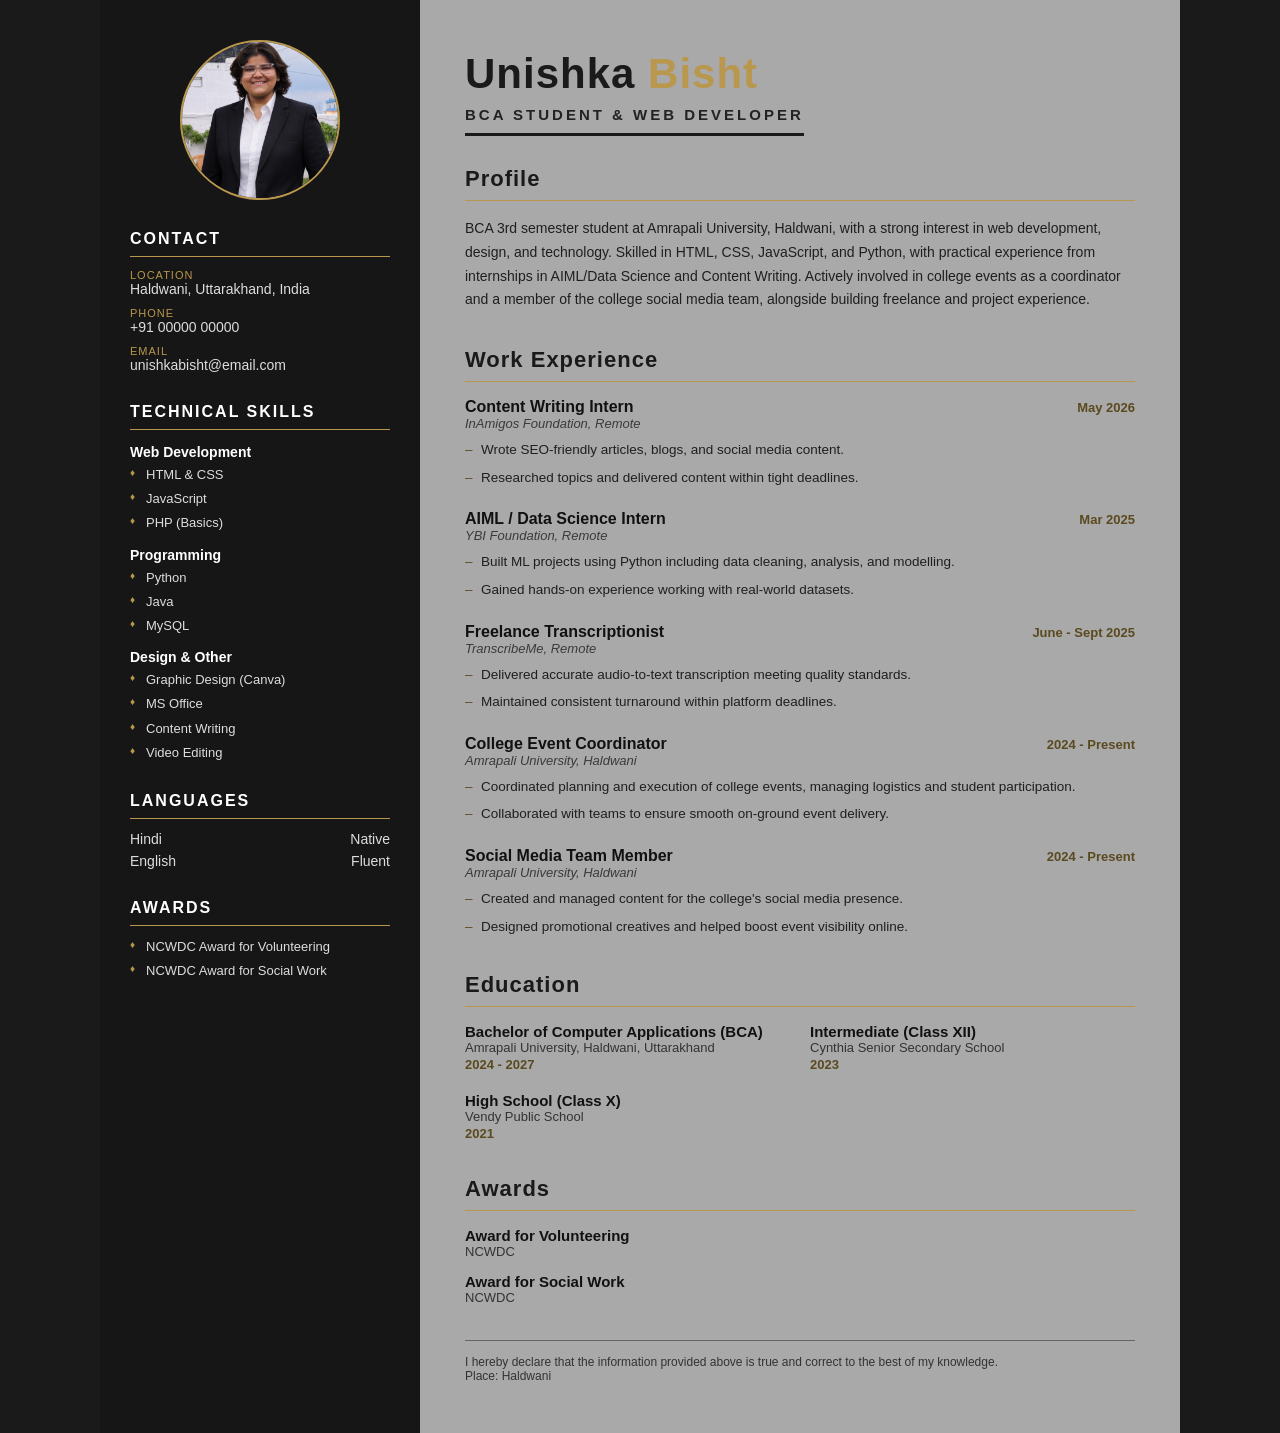
==== revamp/resume.html @ 5261df3c "add revamp project" ====
<!DOCTYPE html>
<html lang="en">

<head>
  <meta charset="UTF-8">
  <meta name="viewport" content="width=device-width, initial-scale=1.0">
  <title>Unishka Bisht | Resume</title>
  <link rel="stylesheet" href="style.css">
</head>

<body>

  <div class="resume">

    <aside class="sidebar">
      <figure class="profile-pic">
        <img src="profile.jpg" alt="Unishka Bisht" class="profile-img">
      </figure>

      <section class="sidebar-section">
        <h2 class="sidebar-title">Contact</h2>
        <dl class="contact-list">
          <dt class="label">Location</dt>
          <dd>Haldwani, Uttarakhand, India</dd>
          <dt class="label">Phone</dt>
          <dd>+91 00000 00000</dd>
          <dt class="label">Email</dt>
          <dd>unishkabisht@email.com</dd>
        </dl>
      </section>

      <section class="sidebar-section">
        <h2 class="sidebar-title">Technical Skills</h2>

        <h4 class="skill-group">Web Development</h4>
        <ul class="skill-list">
          <li>HTML &amp; CSS</li>
          <li>JavaScript</li>
          <li>PHP (Basics)</li>
        </ul>

        <h4 class="skill-group">Programming</h4>
        <ul class="skill-list">
          <li>Python</li>
          <li>Java</li>
          <li>MySQL</li>
        </ul>

        <h4 class="skill-group">Design &amp; Other</h4>
        <ul class="skill-list">
          <li>Graphic Design (Canva)</li>
          <li>MS Office</li>
          <li>Content Writing</li>
          <li>Video Editing</li>
        </ul>
      </section>

      <section class="sidebar-section">
        <h2 class="sidebar-title">Languages</h2>
        <p class="lang-item"><span>Hindi</span><span>Native</span></p>
        <p class="lang-item"><span>English</span><span>Fluent</span></p>
      </section>

      <section class="sidebar-section">
        <h2 class="sidebar-title">Awards</h2>
        <ul class="skill-list">
          <li>NCWDC Award for Volunteering</li>
          <li>NCWDC Award for Social Work</li>
        </ul>
      </section>
    </aside>

    <main class="content">
      <header class="content-header">
        <h1 class="name">Unishka <span class="accent">Bisht</span></h1>
        <h3 class="role">BCA Student &amp; Web Developer</h3>
      </header>

      <section class="content-section">
        <h2 class="section-title">Profile</h2>
        <p class="profile-text">BCA 3rd semester student at Amrapali University, Haldwani, with a strong interest in web
          development, design, and technology. Skilled in HTML, CSS, JavaScript, and Python, with practical experience
          from internships in AIML/Data Science and Content Writing. Actively involved in college events as a
          coordinator and a member of the college social media team, alongside building freelance and project
          experience.</p>
      </section>

      <section class="content-section">
        <h2 class="section-title">Work Experience</h2>

        <article class="job">
          <div class="job-header">
            <h3 class="job-title">Content Writing Intern</h3>
            <span class="job-date">May 2026</span>
          </div>
          <p class="job-company">InAmigos Foundation, Remote</p>
          <ul class="job-points">
            <li>Wrote SEO-friendly articles, blogs, and social media content.</li>
            <li>Researched topics and delivered content within tight deadlines.</li>
          </ul>
        </article>

        <article class="job">
          <div class="job-header">
            <h3 class="job-title">AIML / Data Science Intern</h3>
            <span class="job-date">Mar 2025</span>
          </div>
          <p class="job-company">YBI Foundation, Remote</p>
          <ul class="job-points">
            <li>Built ML projects using Python including data cleaning, analysis, and modelling.</li>
            <li>Gained hands-on experience working with real-world datasets.</li>
          </ul>
        </article>

        <article class="job">
          <div class="job-header">
            <h3 class="job-title">Freelance Transcriptionist</h3>
            <span class="job-date">June - Sept 2025</span>
          </div>
          <p class="job-company">TranscribeMe, Remote</p>
          <ul class="job-points">
            <li>Delivered accurate audio-to-text transcription meeting quality standards.</li>
            <li>Maintained consistent turnaround within platform deadlines.</li>
          </ul>
        </article>

        <article class="job">
          <div class="job-header">
            <h3 class="job-title">College Event Coordinator</h3>
            <span class="job-date">2024 - Present</span>
          </div>
          <p class="job-company">Amrapali University, Haldwani</p>
          <ul class="job-points">
            <li>Coordinated planning and execution of college events, managing logistics and student participation.</li>
            <li>Collaborated with teams to ensure smooth on-ground event delivery.</li>
          </ul>
        </article>

        <article class="job">
          <div class="job-header">
            <h3 class="job-title">Social Media Team Member</h3>
            <span class="job-date">2024 - Present</span>
          </div>
          <p class="job-company">Amrapali University, Haldwani</p>
          <ul class="job-points">
            <li>Created and managed content for the college's social media presence.</li>
            <li>Designed promotional creatives and helped boost event visibility online.</li>
          </ul>
        </article>
      </section>

      <section class="content-section">
        <h2 class="section-title">Education</h2>
        <div class="edu-grid">
          <article class="edu-item">
            <h3 class="edu-title">Bachelor of Computer Applications (BCA)</h3>
            <p class="edu-school">Amrapali University, Haldwani, Uttarakhand</p>
            <p class="edu-date">2024 - 2027</p>
          </article>
          <article class="edu-item">
            <h3 class="edu-title">Intermediate (Class XII)</h3>
            <p class="edu-school">Cynthia Senior Secondary School</p>
            <p class="edu-date">2023</p>
          </article>
          <article class="edu-item">
            <h3 class="edu-title">High School (Class X)</h3>
            <p class="edu-school">Vendy Public School</p>
            <p class="edu-date">2021</p>
          </article>
        </div>
      </section>

      <section class="content-section">
        <h2 class="section-title">Awards</h2>
        <article class="award-item">
          <h3 class="award-title">Award for Volunteering</h3>
          <p class="award-org">NCWDC</p>
        </article>
        <article class="award-item">
          <h3 class="award-title">Award for Social Work</h3>
          <p class="award-org">NCWDC</p>
        </article>
      </section>

      <footer class="declaration">
        <p>I hereby declare that the information provided above is true and correct to the best of my knowledge.</p>
        <p>Place: Haldwani</p>
      </footer>
    </main>

  </div>

</body>

</html>
---- revamp/style.css ----
* {
  margin: 0;
  padding: 0;
  box-sizing: border-box;
}

body {
  font-family: 'Segoe UI', Arial, sans-serif;
  background: #1a1a1a;
  color: #333;
}

.resume {
  display: grid;
  grid-template-columns: 320px 1fr;
  max-width: 1080px;
  margin: 0 auto;
  min-height: 100vh;
}

/* ---------- SIDEBAR ---------- */
.sidebar {
  background: #161616;
  color: #ddd;
  padding: 40px 30px;
}

.profile-pic {
  width: 160px;
  height: 160px;
  margin: 0 auto 30px;
  border: 2px solid #b9974c;
  border-radius: 50%;
  overflow: hidden;
}

.profile-img {
  width: 100%;
  height: 100%;
  object-fit: cover;
}

.sidebar-section {
  margin-bottom: 30px;
}

.sidebar-title {
  font-size: 16px;
  letter-spacing: 2px;
  text-transform: uppercase;
  color: #fff;
  border-bottom: 1px solid #b9974c;
  padding-bottom: 8px;
  margin-bottom: 12px;
}

.contact-list .label {
  font-size: 11px;
  letter-spacing: 1px;
  color: #b9974c;
  text-transform: uppercase;
  margin-top: 10px;
}

.contact-list dd {
  font-size: 14px;
  margin-bottom: 4px;
}

.skill-group {
  font-size: 14px;
  color: #fff;
  margin: 14px 0 6px;
}

.skill-list {
  list-style: none;
}

.skill-list li {
  font-size: 13px;
  padding-left: 16px;
  position: relative;
  margin-bottom: 6px;
  line-height: 1.4;
}

.skill-list li::before {
  content: "♦";
  color: #b9974c;
  position: absolute;
  left: 0;
  font-size: 10px;
}

.lang-item {
  display: flex;
  justify-content: space-between;
  font-size: 14px;
  margin-bottom: 6px;
}

/* ---------- CONTENT ---------- */
.content {
  background: #a9a9a9;
  padding: 50px 45px;
}

.content-header {
  margin-bottom: 30px;
}

.name {
  font-size: 42px;
  font-weight: 800;
  letter-spacing: 1px;
  color: #1a1a1a;
}

.name .accent {
  color: #b9974c;
}

.role {
  font-size: 15px;
  letter-spacing: 3px;
  text-transform: uppercase;
  color: #222;
  margin-top: 8px;
  padding-bottom: 10px;
  border-bottom: 3px solid #1a1a1a;
  display: inline-block;
}

.content-section {
  margin-bottom: 35px;
}

.section-title {
  font-size: 22px;
  letter-spacing: 1px;
  color: #1a1a1a;
  border-bottom: 1px solid #b9974c;
  padding-bottom: 8px;
  margin-bottom: 16px;
}

.profile-text {
  font-size: 14px;
  line-height: 1.7;
  color: #1f1f1f;
}

.job {
  margin-bottom: 22px;
}

.job-header {
  display: flex;
  justify-content: space-between;
  align-items: baseline;
}

.job-title {
  font-size: 16px;
  color: #111;
}

.job-date {
  font-size: 13px;
  font-weight: 700;
  color: #5a4a1f;
}

.job-company {
  font-size: 13px;
  color: #3a3a3a;
  margin-bottom: 8px;
  font-style: italic;
}

.job-points {
  list-style: none;
}

.job-points li {
  font-size: 13.5px;
  line-height: 1.6;
  padding-left: 16px;
  position: relative;
  margin-bottom: 6px;
  color: #1f1f1f;
}

.job-points li::before {
  content: "–";
  position: absolute;
  left: 0;
  color: #5a4a1f;
}

.edu-grid {
  display: grid;
  grid-template-columns: 1fr 1fr;
  gap: 20px;
}

.edu-title,
.award-title {
  font-size: 15px;
  color: #111;
}

.edu-school,
.award-org {
  font-size: 13px;
  color: #333;
}

.edu-date {
  font-size: 13px;
  font-weight: 700;
  color: #5a4a1f;
  margin-top: 2px;
}

.award-item {
  margin-bottom: 14px;
}

.declaration {
  border-top: 1px solid #666;
  padding-top: 14px;
  font-size: 12px;
  color: #333;
}

@media (max-width: 768px) {
  .resume {
    grid-template-columns: 1fr;
  }

  .edu-grid {
    grid-template-columns: 1fr;
  }
}
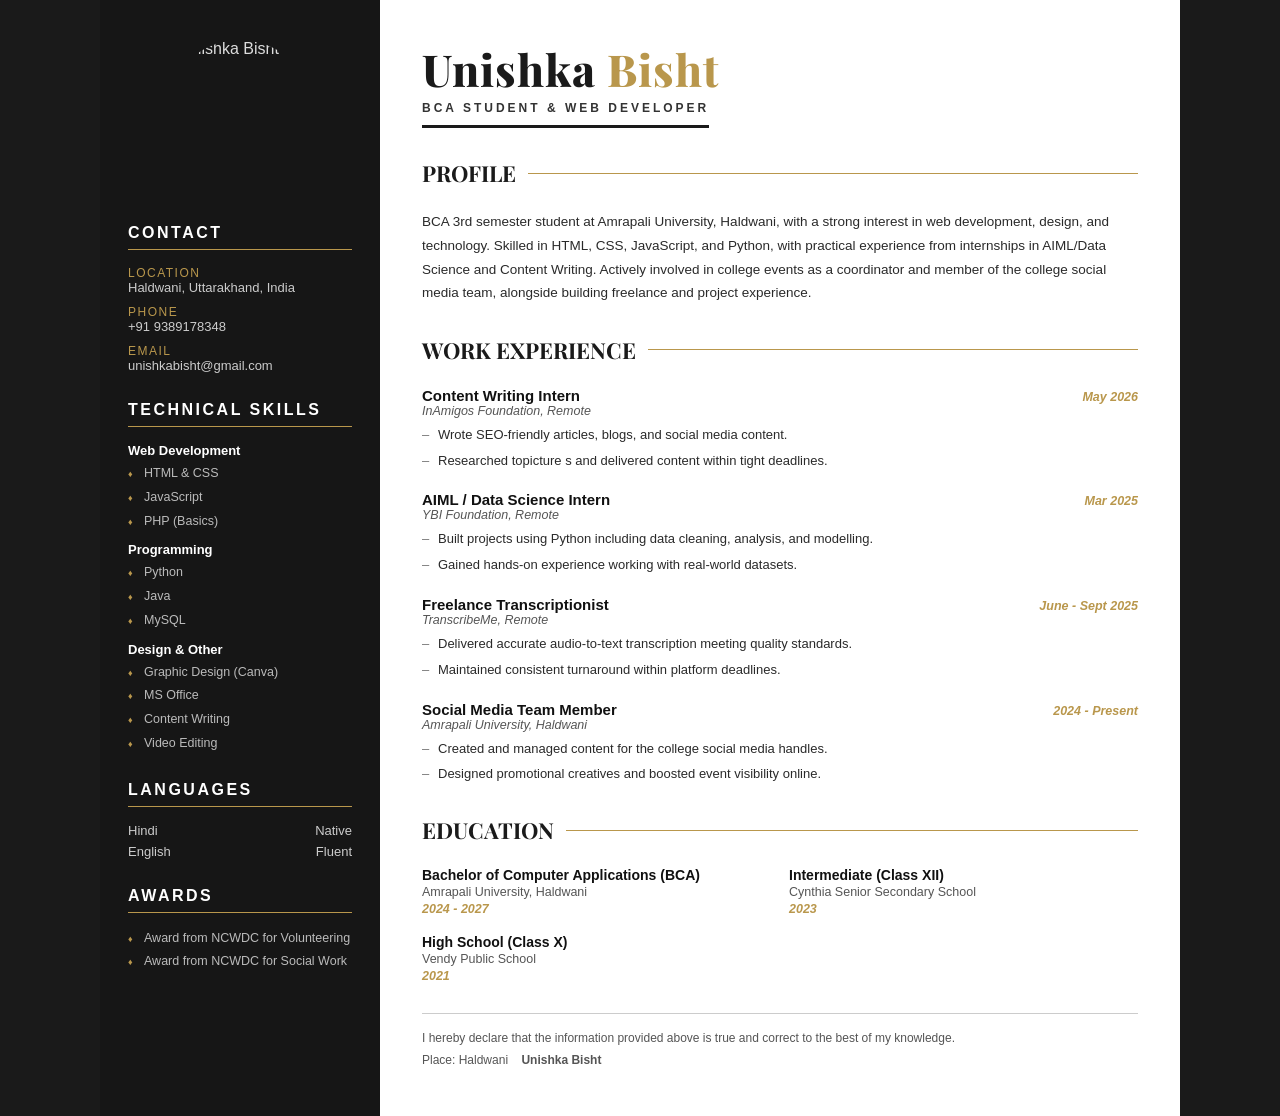
==== commit 484f6857: "Update resume flow height and ui" ====
--- a/revamp/resume.html
+++ b/revamp/resume.html
@@ -1,20 +1,19 @@
 <!DOCTYPE html>
 <html lang="en">
-
 <head>
   <meta charset="UTF-8">
   <meta name="viewport" content="width=device-width, initial-scale=1.0">
   <title>Unishka Bisht | Resume</title>
   <link rel="stylesheet" href="style.css">
 </head>
-
 <body>
 
   <div class="resume">
 
+    <!-- SIDEBAR -->
     <aside class="sidebar">
-      <figure class="profile-pic">
-        <img src="profile.jpg" alt="Unishka Bisht" class="profile-img">
+      <figure class="profile-picture">
+        <img src="profile.webp" alt="Unishka Bisht" class="profile-img">
       </figure>
 
       <section class="sidebar-section">
@@ -23,9 +22,9 @@
           <dt class="label">Location</dt>
           <dd>Haldwani, Uttarakhand, India</dd>
           <dt class="label">Phone</dt>
-          <dd>+91 00000 00000</dd>
+          <dd>+91 9389178348</dd>
           <dt class="label">Email</dt>
-          <dd>unishkabisht@email.com</dd>
+          <dd>unishkabisht@gmail.com</dd>
         </dl>
       </section>
 
@@ -64,25 +63,23 @@
       <section class="sidebar-section">
         <h2 class="sidebar-title">Awards</h2>
         <ul class="skill-list">
-          <li>NCWDC Award for Volunteering</li>
-          <li>NCWDC Award for Social Work</li>
+          <li> Award from NCWDC for Volunteering</li>
+          <li> Award from NCWDC for Social Work</li>
         </ul>
       </section>
     </aside>
 
+    <!-- MAIN CONTENT -->
     <main class="content">
+
       <header class="content-header">
         <h1 class="name">Unishka <span class="accent">Bisht</span></h1>
-        <h3 class="role">BCA Student &amp; Web Developer</h3>
+        <h2 class="role">BCA Student &amp; Web Developer</h2>
       </header>
 
       <section class="content-section">
         <h2 class="section-title">Profile</h2>
-        <p class="profile-text">BCA 3rd semester student at Amrapali University, Haldwani, with a strong interest in web
-          development, design, and technology. Skilled in HTML, CSS, JavaScript, and Python, with practical experience
-          from internships in AIML/Data Science and Content Writing. Actively involved in college events as a
-          coordinator and a member of the college social media team, alongside building freelance and project
-          experience.</p>
+        <p class="profile-text">BCA 3rd semester student at Amrapali University, Haldwani, with a strong interest in web development, design, and technology. Skilled in HTML, CSS, JavaScript, and Python, with practical experience from internships in AIML/Data Science and Content Writing. Actively involved in college events as a coordinator and member of the college social media team, alongside building freelance and project experience.</p>
       </section>
 
       <section class="content-section">
@@ -96,7 +93,8 @@
           <p class="job-company">InAmigos Foundation, Remote</p>
           <ul class="job-points">
             <li>Wrote SEO-friendly articles, blogs, and social media content.</li>
-            <li>Researched topics and delivered content within tight deadlines.</li>
+            <li>Researched topicture
+      s and delivered content within tight deadlines.</li>
           </ul>
         </article>
 
@@ -107,7 +105,7 @@
           </div>
           <p class="job-company">YBI Foundation, Remote</p>
           <ul class="job-points">
-            <li>Built ML projects using Python including data cleaning, analysis, and modelling.</li>
+            <li>Built projects using Python including data cleaning, analysis, and modelling.</li>
             <li>Gained hands-on experience working with real-world datasets.</li>
           </ul>
         </article>
@@ -126,70 +124,48 @@
 
         <article class="job">
           <div class="job-header">
-            <h3 class="job-title">College Event Coordinator</h3>
-            <span class="job-date">2024 - Present</span>
-          </div>
-          <p class="job-company">Amrapali University, Haldwani</p>
-          <ul class="job-points">
-            <li>Coordinated planning and execution of college events, managing logistics and student participation.</li>
-            <li>Collaborated with teams to ensure smooth on-ground event delivery.</li>
-          </ul>
-        </article>
-
-        <article class="job">
-          <div class="job-header">
             <h3 class="job-title">Social Media Team Member</h3>
             <span class="job-date">2024 - Present</span>
           </div>
           <p class="job-company">Amrapali University, Haldwani</p>
           <ul class="job-points">
-            <li>Created and managed content for the college's social media presence.</li>
-            <li>Designed promotional creatives and helped boost event visibility online.</li>
+            <li>Created and managed content for the college social media handles.</li>
+            <li>Designed promotional creatives and boosted event visibility online.</li>
           </ul>
         </article>
       </section>
 
       <section class="content-section">
-        <h2 class="section-title">Education</h2>
-        <div class="edu-grid">
-          <article class="edu-item">
-            <h3 class="edu-title">Bachelor of Computer Applications (BCA)</h3>
-            <p class="edu-school">Amrapali University, Haldwani, Uttarakhand</p>
-            <p class="edu-date">2024 - 2027</p>
+        <h2 class="section-title">education</h2>
+        <div class="education-grid">
+          <article class="education-item">
+            <h3 class="education-title">Bachelor of Computer Applications (BCA)</h3>
+            <p class="education-school">Amrapali University, Haldwani</p>
+            <p class="education-date">2024 - 2027</p>
           </article>
-          <article class="edu-item">
-            <h3 class="edu-title">Intermediate (Class XII)</h3>
-            <p class="edu-school">Cynthia Senior Secondary School</p>
-            <p class="edu-date">2023</p>
+          <article class="education-item">
+            <h3 class="education-title">Intermediate (Class XII)</h3>
+            <p class="education-school">Cynthia Senior Secondary School</p>
+            <p class="education-date">2023</p>
           </article>
-          <article class="edu-item">
-            <h3 class="edu-title">High School (Class X)</h3>
-            <p class="edu-school">Vendy Public School</p>
-            <p class="edu-date">2021</p>
+          <article class="education-item">
+            <h3 class="education-title">High School (Class X)</h3>
+            <p class="education-school">Vendy Public School</p>
+            <p class="education-date">2021</p>
           </article>
         </div>
       </section>
 
-      <section class="content-section">
-        <h2 class="section-title">Awards</h2>
-        <article class="award-item">
-          <h3 class="award-title">Award for Volunteering</h3>
-          <p class="award-org">NCWDC</p>
-        </article>
-        <article class="award-item">
-          <h3 class="award-title">Award for Social Work</h3>
-          <p class="award-org">NCWDC</p>
-        </article>
-      </section>
+     
 
       <footer class="declaration">
         <p>I hereby declare that the information provided above is true and correct to the best of my knowledge.</p>
-        <p>Place: Haldwani</p>
+        <p>Place: Haldwani &nbsp;&nbsp; <strong>Unishka Bisht</strong></p>
       </footer>
+
     </main>
 
   </div>
 
 </body>
-
-</html>+</html>
--- a/revamp/style.css
+++ b/revamp/style.css
@@ -1,3 +1,5 @@
+@import url('https://fonts.googleapis.com/css2?family=Playfair+Display:wght@700;800&family=Raleway:wght@400;500;600;700&display=swap');
+
 * {
   margin: 0;
   padding: 0;
@@ -5,72 +7,76 @@
 }
 
 body {
-  font-family: 'Segoe UI', Arial, sans-serif;
+  font-family: 'giest', 'Segoe UI', Arial, sans-serif;
   background: #1a1a1a;
   color: #333;
 }
 
-.resume {
-  display: grid;
-  grid-template-columns: 320px 1fr;
-  max-width: 1080px;
-  margin: 0 auto;
-  min-height: 100vh;
-}
-
-/* ---------- SIDEBAR ---------- */
+.resume{
+    display:grid;
+    grid-template-columns:280px 1fr;
+    max-width:1080px;
+    margin:0 auto;
+    height:auto;
+}
+
 .sidebar {
   background: #161616;
   color: #ddd;
-  padding: 40px 30px;
-}
-
-.profile-pic {
-  width: 160px;
-  height: 160px;
-  margin: 0 auto 30px;
-  border: 2px solid #b9974c;
+  padding: 40px 28px;
+}
+
+.profile-picture {
+  width: 150px;
+  height: 150px;
+  margin: 0 auto 34px;
+  border: px solid #b9974c;
   border-radius: 50%;
-  overflow: hidden;
+  overflow:hidden;
 }
 
 .profile-img {
   width: 100%;
   height: 100%;
   object-fit: cover;
+  object-position: center top;
 }
 
 .sidebar-section {
-  margin-bottom: 30px;
+  margin-bottom: 28px;
 }
 
 .sidebar-title {
   font-size: 16px;
-  letter-spacing: 2px;
+  letter-spacing: 2.5px;
   text-transform: uppercase;
   color: #fff;
   border-bottom: 1px solid #b9974c;
-  padding-bottom: 8px;
-  margin-bottom: 12px;
+  padding-bottom: 7px;
+  margin-bottom: 16px;
+  font-weight: 700;
 }
 
 .contact-list .label {
-  font-size: 11px;
-  letter-spacing: 1px;
+  font-size: 12px;
+  letter-spacing: 1.5px;
   color: #b9974c;
   text-transform: uppercase;
   margin-top: 10px;
+  display: block;
 }
 
 .contact-list dd {
-  font-size: 14px;
+  font-size: 13px;
   margin-bottom: 4px;
+  color: #ccc;
 }
 
 .skill-group {
-  font-size: 14px;
+  font-size: 13px;
   color: #fff;
-  margin: 14px 0 6px;
+  margin: 12px 0 6px;
+  font-weight: 600;
 }
 
 .skill-list {
@@ -78,11 +84,12 @@
 }
 
 .skill-list li {
-  font-size: 13px;
+  font-size: 12.5px;
   padding-left: 16px;
   position: relative;
-  margin-bottom: 6px;
-  line-height: 1.4;
+  margin-bottom: 5px;
+  line-height: 1.5;
+  color: #bbb;
 }
 
 .skill-list li::before {
@@ -90,31 +97,36 @@
   color: #b9974c;
   position: absolute;
   left: 0;
-  font-size: 10px;
+  font-size: 9px;
+  top: 4px;
 }
 
 .lang-item {
   display: flex;
   justify-content: space-between;
-  font-size: 14px;
+  font-size: 13px;
   margin-bottom: 6px;
-}
-
-/* ---------- CONTENT ---------- */
+  color: #ccc;
+}
+
+/* ── MAIN CONTENT ── */
 .content {
-  background: #a9a9a9;
-  padding: 50px 45px;
-}
-
+  background: #ffffff;
+  padding: 45px 42px;
+}
+
+/* name block - no photo here */
 .content-header {
   margin-bottom: 30px;
 }
 
 .name {
-  font-size: 42px;
+  font-family: 'Playfair Display', Georgia, serif;
+  font-size: 44px;
   font-weight: 800;
   letter-spacing: 1px;
   color: #1a1a1a;
+  line-height: 1.1;
 }
 
 .name .accent {
@@ -122,37 +134,52 @@
 }
 
 .role {
-  font-size: 15px;
+  font-size: 12px;
   letter-spacing: 3px;
   text-transform: uppercase;
-  color: #222;
+  color: #333;
   margin-top: 8px;
   padding-bottom: 10px;
   border-bottom: 3px solid #1a1a1a;
   display: inline-block;
-}
-
+  font-weight: 600;
+}
+
+/* section with golden line after heading */
 .content-section {
-  margin-bottom: 35px;
+  margin-bottom: 30px;
 }
 
 .section-title {
+  font-family: 'Playfair Display', Georgia, serif;
   font-size: 22px;
-  letter-spacing: 1px;
+  font-weight: 700;
+   text-transform: uppercase;
   color: #1a1a1a;
-  border-bottom: 1px solid #b9974c;
+  display: flex;
+  align-items: center;
+  gap: 12px;
+  margin-bottom: 14px;
   padding-bottom: 8px;
-  margin-bottom: 16px;
+}
+
+/* golden line after section heading */
+.section-title::after {
+  content: '';
+  flex: 1;
+  height: 1px;
+  background: #b9974c;
 }
 
 .profile-text {
-  font-size: 14px;
-  line-height: 1.7;
-  color: #1f1f1f;
-}
-
+  font-size: 13.5px;
+  line-height: 1.75;
+  color: #2a2a2a;
+}
+
+/* job cards */
 .job {
-  margin-bottom: 22px;
+  margin-bottom: 20px;
 }
 
 .job-header {
@@ -162,20 +189,22 @@
 }
 
 .job-title {
-  font-size: 16px;
+  font-size: 15px;
   color: #111;
+  font-weight: 700;
 }
 
 .job-date {
-  font-size: 13px;
-  font-weight: 700;
-  color: #5a4a1f;
+  font-size: 12.5px;
+  font-weight: 700;
+  color: #b9974c;
+  font-style: italic;
 }
 
 .job-company {
-  font-size: 13px;
-  color: #3a3a3a;
-  margin-bottom: 8px;
+  font-size: 12.5px;
+  color: #555;
+  margin-bottom: 7px;
   font-style: italic;
 }
 
@@ -184,63 +213,69 @@
 }
 
 .job-points li {
-  font-size: 13.5px;
+  font-size: 13px;
   line-height: 1.6;
   padding-left: 16px;
   position: relative;
-  margin-bottom: 6px;
-  color: #1f1f1f;
+  margin-bottom: 5px;
+  color: #2a2a2a;
 }
 
 .job-points li::before {
   content: "–";
   position: absolute;
   left: 0;
-  color: #5a4a1f;
-}
-
-.edu-grid {
+  color: #777;
+}
+
+/* educationcation */
+.education-grid {
   display: grid;
   grid-template-columns: 1fr 1fr;
-  gap: 20px;
-}
-
-.edu-title,
+  gap: 18px;
+}
+
+.education-title,
 .award-title {
-  font-size: 15px;
+  font-size: 14px;
   color: #111;
-}
-
-.edu-school,
+  font-weight: 700;
+}
+
+.education-school,
 .award-org {
-  font-size: 13px;
-  color: #333;
-}
-
-.edu-date {
-  font-size: 13px;
-  font-weight: 700;
-  color: #5a4a1f;
+  font-size: 12.5px;
+  color: #555;
   margin-top: 2px;
 }
 
+.education-date {
+  font-size: 12.5px;
+  font-weight: 700;
+  color: #b9974c;
+  margin-top: 3px;
+  font-style: italic;
+}
+
 .award-item {
-  margin-bottom: 14px;
-}
-
+  margin-bottom: 12px;
+}
+
+/* declaration footer */
 .declaration {
-  border-top: 1px solid #666;
+  border-top: 1px solid #ccc;
   padding-top: 14px;
   font-size: 12px;
-  color: #333;
-}
-
+  color: #555;
+  line-height: 1.8;
+}
+
+/* responsive */
 @media (max-width: 768px) {
   .resume {
     grid-template-columns: 1fr;
   }
-
-  .edu-grid {
+  .education-grid {
     grid-template-columns: 1fr;
   }
-}+}
